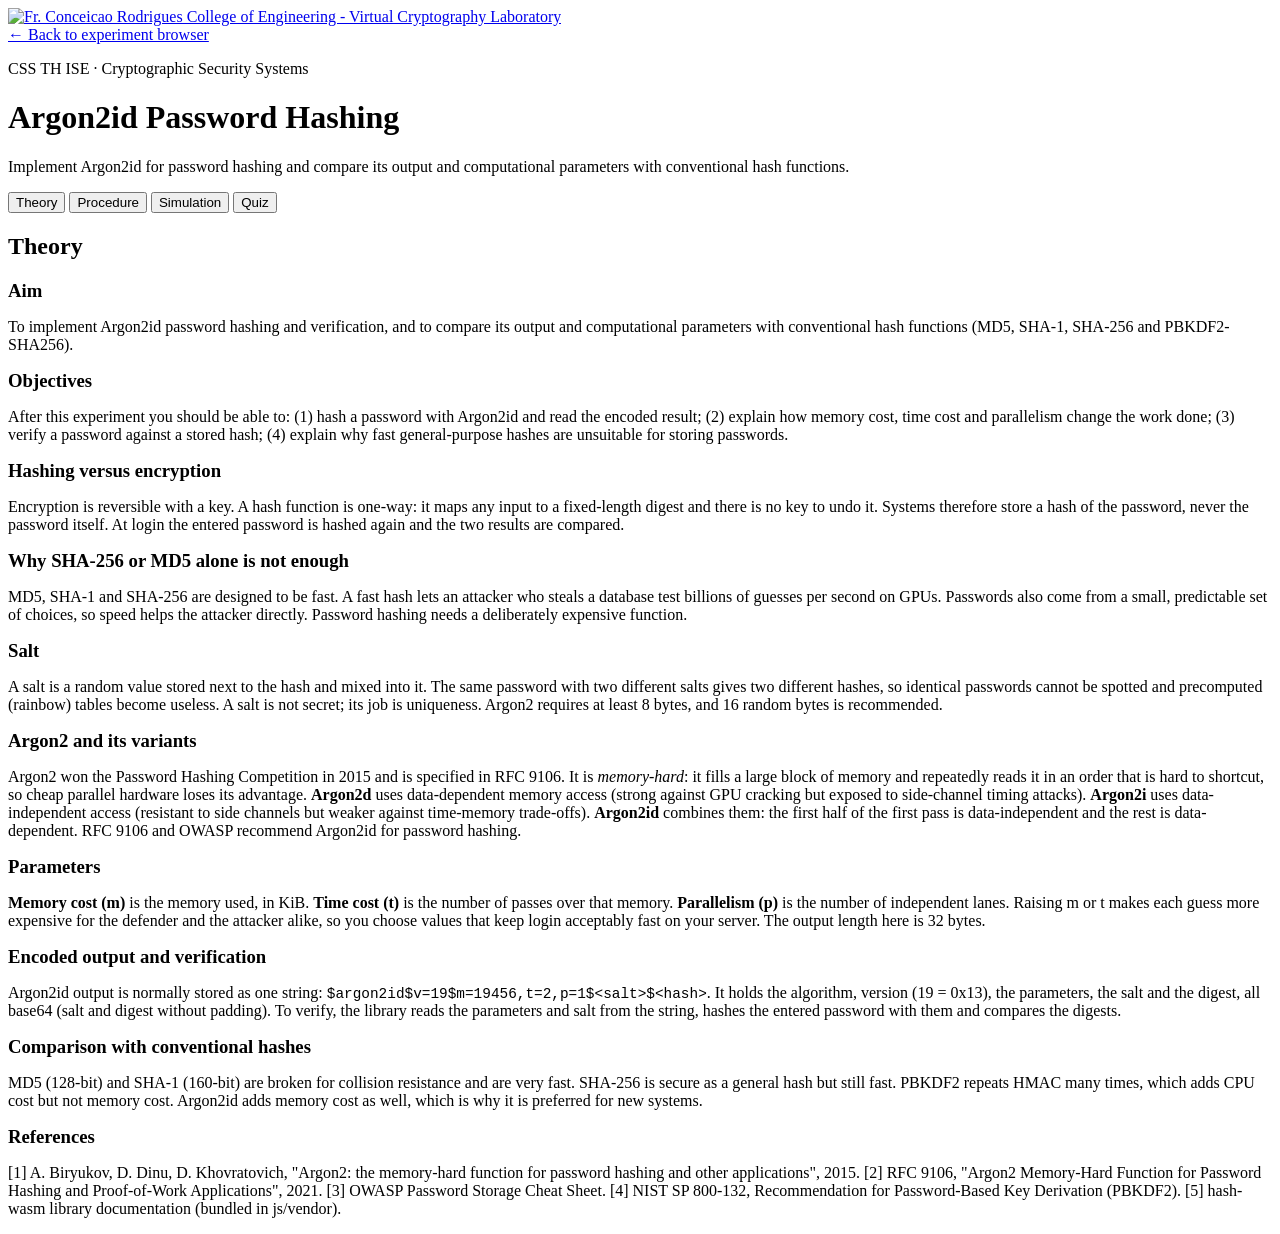
==== experiments/argon2id/index.html @ ba01d92a "Add Argon2id virtual lab experiment" ====
<!doctype html>
<html lang="en">
  <head>
    <meta charset="UTF-8">
    <meta name="viewport" content="width=device-width, initial-scale=1.0">
    <meta name="description" content="Virtual Cryptography Laboratory experiment">
    <title>Argon2id | Virtual Cryptography Laboratory</title>
    <link rel="stylesheet" href="../../css/variables.css">
    <link rel="stylesheet" href="../../css/experiment.css">
    <style>
      /* Small additions scoped to this experiment; shared CSS is untouched. */
      .quiz-panel input[type="radio"], .simulation-controls input[type="checkbox"] { width: auto; margin-right: 6px; }
      .quiz-panel fieldset { border: 1px solid var(--color-border); border-radius: var(--radius-sm); margin: 0 0 var(--space-2); padding: var(--space-2); }
      .quiz-panel legend { font-weight: 700; padding: 0 6px; }
      .quiz-panel fieldset label { font-weight: 400; margin-bottom: 4px; }
      .a2-row { display: grid; grid-template-columns: repeat(auto-fit, minmax(190px, 1fr)); gap: var(--space-2); margin-bottom: var(--space-2); }
      .a2-hint { font-size: var(--font-size-sm); color: var(--color-text-muted); margin-top: 4px !important; }
      .a2-err { color: #9b1c1c; font-weight: 700; margin-top: var(--space-2) !important; }
      .a2-ok { color: #1e6b34; font-weight: 700; }
      .a2-bad { color: #9b1c1c; font-weight: 700; }
      .a2-mono { font-family: "Courier New", monospace; word-break: break-all; font-size: 0.9em; }
      .a2-table-wrap { overflow-x: auto; margin-top: var(--space-2); }
      .a2-table { border-collapse: collapse; width: 100%; font-size: var(--font-size-sm); }
      .a2-table th, .a2-table td { border: 1px solid var(--color-border); padding: 6px 8px; text-align: left; vertical-align: top; }
      .a2-table th { background: var(--color-surface-muted); }
      .a2-steps { display: flex; flex-wrap: wrap; gap: 6px; align-items: center; font-family: Arial, sans-serif; font-size: var(--font-size-sm); margin: 0 0 var(--space-2); }
      .a2-steps span { padding: 4px 10px; border: 1px solid var(--color-border-strong); border-radius: var(--radius-sm); background: var(--color-surface); }
      .simulation-controls textarea { min-height: 70px; }
      #theory h3 { color: var(--color-primary-dark); margin: var(--space-3) 0 var(--space-1); }
    </style>
  </head>
  <body>
    <!-- Fr. CRCE Official College Header Banner -->
    <div class="college-banner-strip">
      <a href="../../index.html" aria-label="Fr. Conceicao Rodrigues College of Engineering">
        <img src="../../assets/logos/crce-header-banner.png" alt="Fr. Conceicao Rodrigues College of Engineering - Virtual Cryptography Laboratory" class="college-banner-img">
      </a>
    </div>

    <div class="experiment-container">
      <header class="exp-header">
        <a class="back-link" href="../../index.html#experiments">&larr; Back to experiment browser</a>
        <p class="exp-kicker">CSS TH ISE &middot; Cryptographic Security Systems</p>
        <h1 id="exp-title">Argon2id Password Hashing</h1>
        <p id="exp-description">Implement Argon2id for password hashing and compare its output and computational parameters with conventional hash functions.</p>
      </header>

      <nav class="tab-navigation" aria-label="Experiment sections">
        <button class="tab-btn active" type="button" data-tab="theory" aria-selected="true">Theory</button>
        <button class="tab-btn" type="button" data-tab="procedure" aria-selected="false">Procedure</button>
        <button class="tab-btn" type="button" data-tab="simulation" aria-selected="false">Simulation</button>
        <button class="tab-btn" type="button" data-tab="quiz" aria-selected="false">Quiz</button>
      </nav>

      <main class="content-area">
        <section id="theory" class="tab-content active" data-tab-panel="theory">
          <h2>Theory</h2>
          <h3>Aim</h3>
          <p>To implement Argon2id password hashing and verification, and to compare its output and computational parameters with conventional hash functions (MD5, SHA-1, SHA-256 and PBKDF2-SHA256).</p>
          <h3>Objectives</h3>
          <p>After this experiment you should be able to: (1) hash a password with Argon2id and read the encoded result; (2) explain how memory cost, time cost and parallelism change the work done; (3) verify a password against a stored hash; (4) explain why fast general-purpose hashes are unsuitable for storing passwords.</p>
          <h3>Hashing versus encryption</h3>
          <p>Encryption is reversible with a key. A hash function is one-way: it maps any input to a fixed-length digest and there is no key to undo it. Systems therefore store a hash of the password, never the password itself. At login the entered password is hashed again and the two results are compared.</p>
          <h3>Why SHA-256 or MD5 alone is not enough</h3>
          <p>MD5, SHA-1 and SHA-256 are designed to be fast. A fast hash lets an attacker who steals a database test billions of guesses per second on GPUs. Passwords also come from a small, predictable set of choices, so speed helps the attacker directly. Password hashing needs a deliberately expensive function.</p>
          <h3>Salt</h3>
          <p>A salt is a random value stored next to the hash and mixed into it. The same password with two different salts gives two different hashes, so identical passwords cannot be spotted and precomputed (rainbow) tables become useless. A salt is not secret; its job is uniqueness. Argon2 requires at least 8 bytes, and 16 random bytes is recommended.</p>
          <h3>Argon2 and its variants</h3>
          <p>Argon2 won the Password Hashing Competition in 2015 and is specified in RFC 9106. It is <em>memory-hard</em>: it fills a large block of memory and repeatedly reads it in an order that is hard to shortcut, so cheap parallel hardware loses its advantage. <strong>Argon2d</strong> uses data-dependent memory access (strong against GPU cracking but exposed to side-channel timing attacks). <strong>Argon2i</strong> uses data-independent access (resistant to side channels but weaker against time-memory trade-offs). <strong>Argon2id</strong> combines them: the first half of the first pass is data-independent and the rest is data-dependent. RFC 9106 and OWASP recommend Argon2id for password hashing.</p>
          <h3>Parameters</h3>
          <p><strong>Memory cost (m)</strong> is the memory used, in KiB. <strong>Time cost (t)</strong> is the number of passes over that memory. <strong>Parallelism (p)</strong> is the number of independent lanes. Raising m or t makes each guess more expensive for the defender and the attacker alike, so you choose values that keep login acceptably fast on your server. The output length here is 32 bytes.</p>
          <h3>Encoded output and verification</h3>
          <p>Argon2id output is normally stored as one string: <span class="a2-mono">$argon2id$v=19$m=19456,t=2,p=1$&lt;salt&gt;$&lt;hash&gt;</span>. It holds the algorithm, version (19 = 0x13), the parameters, the salt and the digest, all base64 (salt and digest without padding). To verify, the library reads the parameters and salt from the string, hashes the entered password with them and compares the digests.</p>
          <h3>Comparison with conventional hashes</h3>
          <p>MD5 (128-bit) and SHA-1 (160-bit) are broken for collision resistance and are very fast. SHA-256 is secure as a general hash but still fast. PBKDF2 repeats HMAC many times, which adds CPU cost but not memory cost. Argon2id adds memory cost as well, which is why it is preferred for new systems.</p>
          <h3>References</h3>
          <p>[1] A. Biryukov, D. Dinu, D. Khovratovich, "Argon2: the memory-hard function for password hashing and other applications", 2015. [2] RFC 9106, "Argon2 Memory-Hard Function for Password Hashing and Proof-of-Work Applications", 2021. [3] OWASP Password Storage Cheat Sheet. [4] NIST SP 800-132, Recommendation for Password-Based Key Derivation (PBKDF2). [5] hash-wasm library documentation (bundled in js/vendor).</p>
        </section>

        <section id="procedure" class="tab-content" data-tab-panel="procedure" hidden>
          <h2>Procedure</h2>
          <ol>
            <li>Open the <strong>Simulation</strong> tab and type a password, for example <em>correct horse battery staple</em>.</li>
            <li>Click <strong>Random salt</strong> to generate a 16-byte salt (or type your own salt of at least 8 characters).</li>
            <li>Set the Argon2id parameters: memory cost (KiB), time cost (iterations) and parallelism. The defaults follow OWASP's minimum recommendation.</li>
            <li>Click <strong>Generate Argon2id hash</strong>. Read the encoded hash, its parsed fields, and the measured time. The run is added to the observation table.</li>
            <li>Change one parameter at a time (for example memory 4096 then 65536) and generate again. Compare the measured times in the observation table.</li>
            <li>In <strong>Verify password</strong>, enter the correct password and click Verify (MATCH), then a wrong password (NO MATCH).</li>
            <li>Click <strong>Run comparison</strong> to hash the same password with MD5, SHA-1, SHA-256, PBKDF2-SHA256 and Argon2id, and read the comparison table.</li>
            <li>Open the <strong>Quiz</strong> tab, answer all questions and submit to see your score.</li>
          </ol>
        </section>

        <section id="simulation" class="tab-content" data-tab-panel="simulation" hidden>
          <div class="simulation-controls">
            <h2>Simulation controls</h2>
            <p class="a2-steps" aria-hidden="true"><span>Password</span> + <span>Salt</span> + <span>m, t, p</span> &rarr; <span>Argon2id</span> &rarr; <span>Encoded hash</span> &rarr; <span>Verify</span></p>
            <div class="a2-row">
              <div>
                <label for="a2-pw">Password</label>
                <input id="a2-pw" type="password" autocomplete="off" value="correct horse battery staple">
                <p class="a2-hint"><input id="a2-show" type="checkbox"><label for="a2-show" style="display:inline">Show password</label></p>
              </div>
              <div>
                <label for="a2-salt">Salt (text, at least 8 characters)</label>
                <input id="a2-salt" type="text" autocomplete="off" value="ab12cd34ef56gh78">
                <button id="a2-rand" type="button">Random salt</button>
              </div>
            </div>
            <div class="a2-row">
              <div>
                <label for="a2-mem">Memory cost m (KiB, 8 to 65536)</label>
                <input id="a2-mem" type="number" min="8" max="65536" step="1" value="19456">
              </div>
              <div>
                <label for="a2-iter">Time cost t (iterations, 1 to 10)</label>
                <input id="a2-iter" type="number" min="1" max="10" step="1" value="2">
              </div>
              <div>
                <label for="a2-par">Parallelism p (lanes, 1 to 4)</label>
                <input id="a2-par" type="number" min="1" max="4" step="1" value="1">
              </div>
            </div>
            <p class="a2-hint">Memory is limited to 64 MiB so the browser does not freeze. Higher values take longer; the first run also loads the WebAssembly module.</p>
            <button id="a2-hash" type="button">Generate Argon2id hash</button>
            <button id="a2-compare" type="button">Run comparison</button>
            <p id="a2-error" class="a2-err" role="alert"></p>

            <h2 style="margin-top:24px">Verify password</h2>
            <label for="a2-vhash">Stored Argon2id hash</label>
            <textarea id="a2-vhash" spellcheck="false" placeholder="Generate a hash first, or paste an $argon2id$... string"></textarea>
            <label for="a2-vpw" style="margin-top:8px">Password to check</label>
            <input id="a2-vpw" type="password" autocomplete="off">
            <button id="a2-verify" type="button">Verify</button>
          </div>

          <div class="simulation-output" aria-live="polite">
            <h2>Simulation output</h2>
            <div id="a2-out"><p>Results will appear here after you generate a hash.</p></div>
            <div id="a2-verify-out"></div>
            <h2 style="margin-top:24px">Observations</h2>
            <p class="a2-hint">Times are measured in this browser and depend on your device. Compare runs on the same device only.</p>
            <div class="a2-table-wrap" id="a2-obs"></div>
            <button id="a2-clear" type="button" style="margin-top:8px;padding:6px 12px">Clear observations</button>
            <h2 style="margin-top:24px">Comparison with conventional hashes</h2>
            <div id="a2-cmp"><p>Click <strong>Run comparison</strong> to hash the password with each algorithm.</p></div>
          </div>
        </section>

        <section id="quiz" class="tab-content" data-tab-panel="quiz" hidden>
          <div class="quiz-panel">
            <h2>Knowledge check</h2>
            <div id="a2-quiz"></div>
            <button id="a2-qsubmit" type="button">Submit answers</button>
            <button id="a2-qreset" type="button">Try again</button>
            <p id="a2-qresult" role="status" style="margin-top:12px"></p>
          </div>
        </section>
      </main>
    </div>

    <script src="../../js/common.js"></script>
    <script src="../../js/vendor/crypto-js.min.js"></script>
    <script src="../../js/vendor/hash-wasm.min.js"></script>
    <script src="script.js"></script>
  </body>
</html>
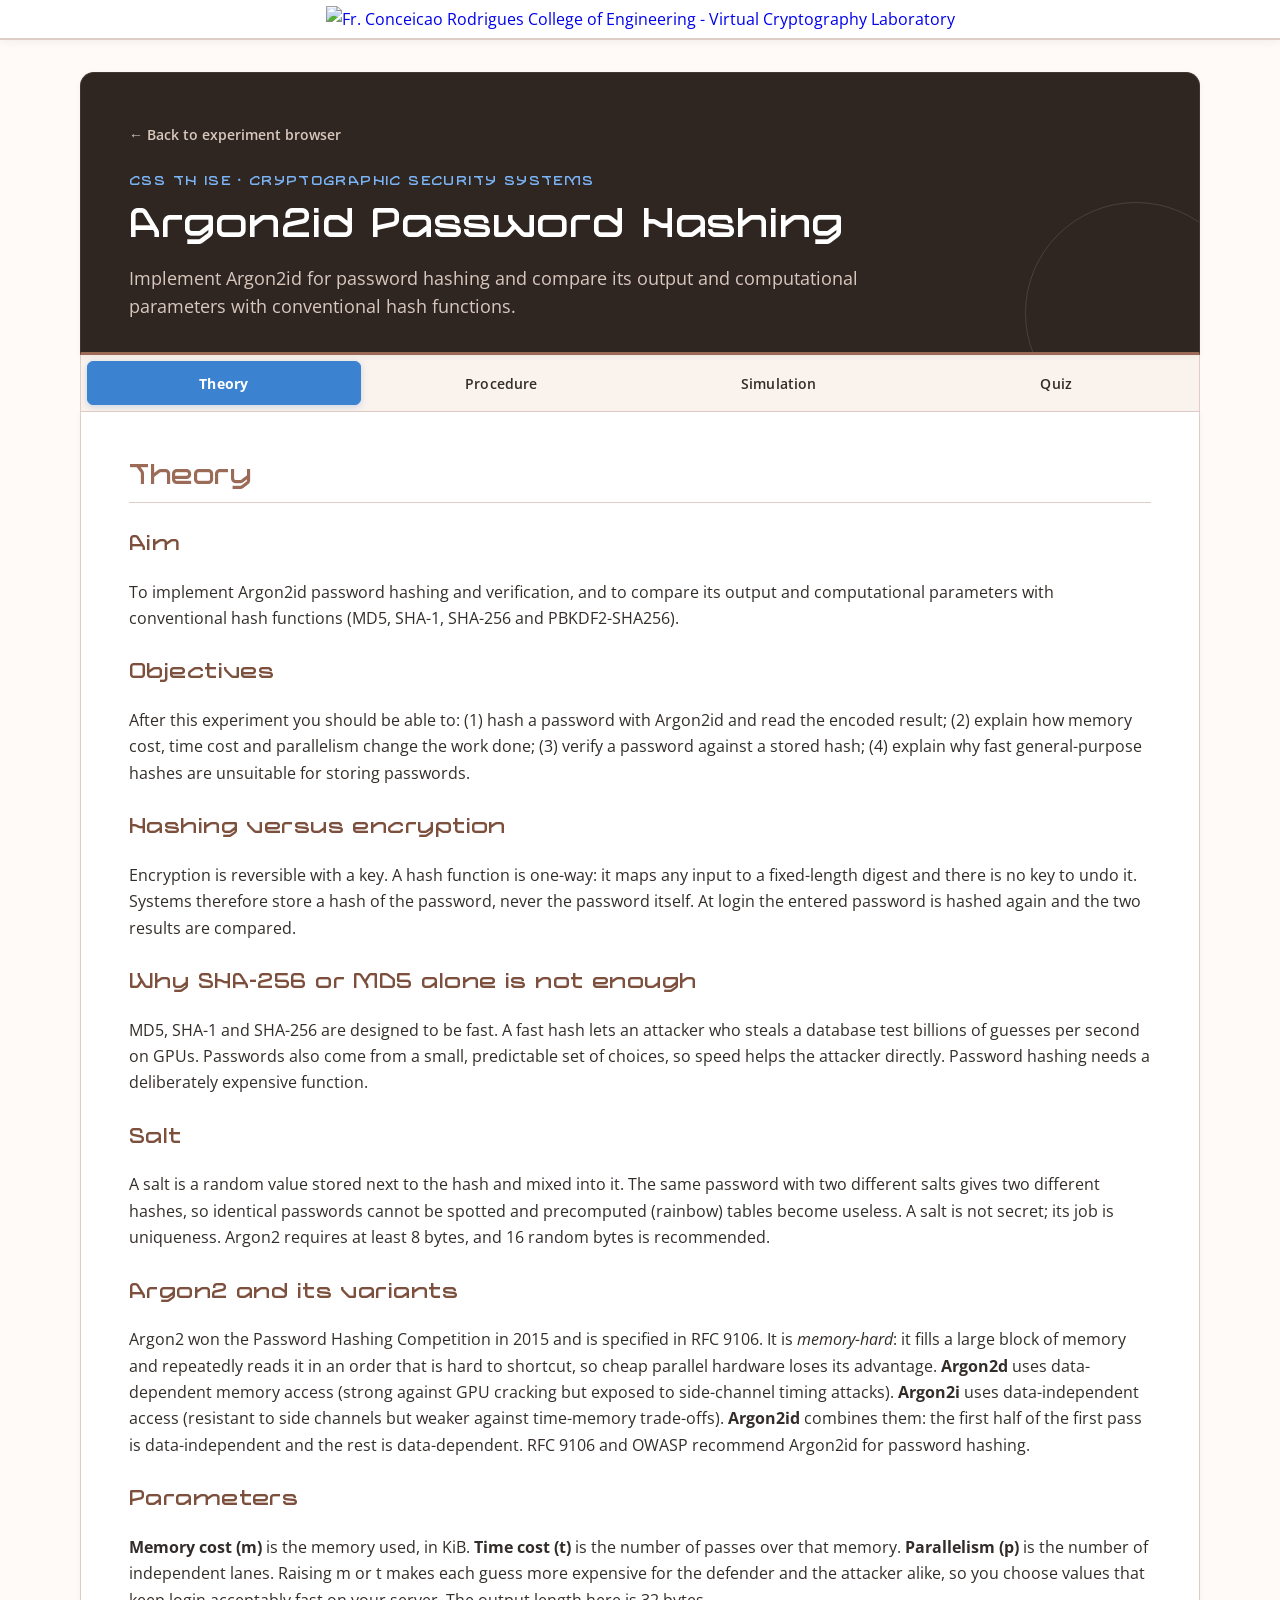
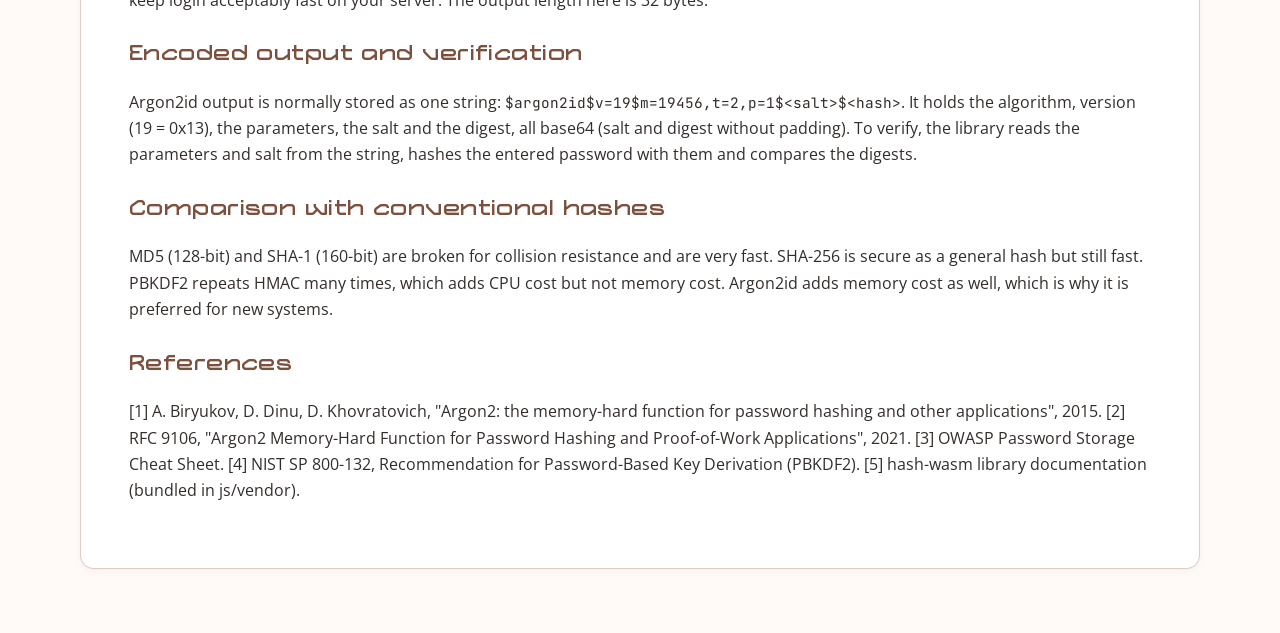
==== commit 2e12fe77: "ui" ====
--- a/experiments/argon2id/index.html
+++ b/experiments/argon2id/index.html
@@ -18,12 +18,12 @@
       .a2-err { color: #9b1c1c; font-weight: 700; margin-top: var(--space-2) !important; }
       .a2-ok { color: #1e6b34; font-weight: 700; }
       .a2-bad { color: #9b1c1c; font-weight: 700; }
-      .a2-mono { font-family: "Courier New", monospace; word-break: break-all; font-size: 0.9em; }
+      .a2-mono { font-family: var(--font-mono); word-break: break-all; font-size: 0.9em; }
       .a2-table-wrap { overflow-x: auto; margin-top: var(--space-2); }
       .a2-table { border-collapse: collapse; width: 100%; font-size: var(--font-size-sm); }
       .a2-table th, .a2-table td { border: 1px solid var(--color-border); padding: 6px 8px; text-align: left; vertical-align: top; }
       .a2-table th { background: var(--color-surface-muted); }
-      .a2-steps { display: flex; flex-wrap: wrap; gap: 6px; align-items: center; font-family: Arial, sans-serif; font-size: var(--font-size-sm); margin: 0 0 var(--space-2); }
+      .a2-steps { display: flex; flex-wrap: wrap; gap: 6px; align-items: center; font-family: var(--font-sans); font-size: var(--font-size-sm); margin: 0 0 var(--space-2); }
       .a2-steps span { padding: 4px 10px; border: 1px solid var(--color-border-strong); border-radius: var(--radius-sm); background: var(--color-surface); }
       .simulation-controls textarea { min-height: 70px; }
       #theory h3 { color: var(--color-primary-dark); margin: var(--space-3) 0 var(--space-1); }
--- a/css/variables.css
+++ b/css/variables.css
@@ -0,0 +1,99 @@
+/* Virtual Cryptography Laboratory - Centralized Design Tokens & Typography */
+
+/* Web Fonts Imports */
+@import url('https://fonts.googleapis.com/css2?family=JetBrains+Mono:ital,wght@0,400;0,500;0,600;0,700;1,400&family=Open+Sans:ital,wght@0,400;0,500;0,600;0,700;1,400&display=swap');
+
+/* Solare Font Integration (Primary Visual Identity) */
+@font-face {
+  font-family: 'Solare';
+  src: url('../assets/fonts/Solare.woff2') format('woff2'),
+       url('../assets/fonts/Solare.woff') format('woff'),
+       url('../assets/fonts/Solare.otf') format('opentype'),
+       url('../assets/fonts/Solare.ttf') format('truetype');
+  font-weight: 400 800;
+  font-style: normal;
+  font-display: swap;
+}
+
+:root {
+  color-scheme: light;
+
+  /* Typography Families */
+  --font-display: 'Solare', 'Cinzel', 'Times New Roman', Georgia, serif;
+  --font-body: 'Open Sans', -apple-system, BlinkMacSystemFont, 'Segoe UI', Roboto, Helvetica, Arial, sans-serif;
+  --font-sans: 'Open Sans', -apple-system, BlinkMacSystemFont, 'Segoe UI', Roboto, Helvetica, Arial, sans-serif;
+  --font-mono: 'JetBrains Mono', 'SF Mono', Consolas, 'Courier New', monospace;
+
+  /* Typography Scale */
+  --text-xs: 0.75rem;       /* 12px */
+  --text-sm: 0.875rem;      /* 14px */
+  --text-base: 1rem;        /* 16px */
+  --text-lg: 1.125rem;      /* 18px */
+  --text-xl: 1.35rem;       /* 21.6px */
+  --text-2xl: 1.75rem;      /* 28px */
+  --text-3xl: 2.25rem;      /* 36px */
+  --text-display: clamp(1.85rem, 3.2vw, 2.75rem);
+
+  /* Legacy aliases for backward compatibility */
+  --font-size-sm: var(--text-sm);
+  --font-size-md: var(--text-base);
+  --font-size-lg: var(--text-lg);
+  --font-size-xl: var(--text-xl);
+  --font-size-2xl: var(--text-2xl);
+  --font-size-3xl: var(--text-3xl);
+
+  --line-height-tight: 1.2;
+  --line-height-display: 1.15;
+  --line-height-body: 1.65;
+
+  /* Warm Academic Light Laboratory Palette */
+  --color-header-bg: #2F2622;
+  --color-header-text: #FFFFFF;
+  --color-header-muted: #D9C8BE;
+
+  --color-primary: #9B6B57;
+  --color-primary-dark: #7D4F3D;
+  --color-primary-light: #F4EBE6;
+
+  --color-secondary: #3B82D0;
+  --color-secondary-dark: #2A6DB5;
+  --color-secondary-light: #EBF3FC;
+
+  --color-background: #FFFAF7;
+  --color-surface: #FFFFFF;
+  --color-surface-muted: #FAF2ED;
+  --color-surface-card: #FFFFFF;
+
+  --color-text: #332D2A;
+  --color-text-heading: #241D19;
+  --color-text-muted: #756B66;
+  --color-text-subtle: #8F837D;
+
+  --color-border: #DFCEC5;
+  --color-border-light: #EFE4DC;
+  --color-border-strong: #C8B2A6;
+
+  --color-on-primary: #FFFFFF;
+  --color-on-secondary: #FFFFFF;
+
+  --color-code-bg: #F8F3EE;
+  --color-code-text: #6A321E;
+  --color-code-border: #E5D5CB;
+
+  --space-1: 8px;
+  --space-2: 16px;
+  --space-3: 24px;
+  --space-4: 32px;
+  --space-5: 48px;
+  --space-6: 64px;
+
+  --radius-sm: 6px;
+  --radius-md: 10px;
+  --radius-lg: 14px;
+  --radius-pill: 999px;
+
+  --shadow-sm: 0 2px 6px rgba(51, 45, 42, 0.04), 0 1px 2px rgba(51, 45, 42, 0.02);
+  --shadow-md: 0 8px 24px rgba(51, 45, 42, 0.06), 0 2px 6px rgba(51, 45, 42, 0.03);
+  --shadow-hover: 0 12px 28px rgba(51, 45, 42, 0.09), 0 4px 10px rgba(51, 45, 42, 0.04);
+  --content-width: 1280px;
+}
--- a/css/experiment.css
+++ b/css/experiment.css
@@ -0,0 +1,450 @@
+/**
+ * Virtual Cryptography Laboratory - Centralized Experiment Template & Theme
+ * (Light Academic Laboratory Aesthetic)
+ * Inherits tokens and Solare @font-face from variables.css
+ */
+
+* {
+  box-sizing: border-box;
+}
+
+html {
+  min-height: 100%;
+  scroll-behavior: smooth;
+}
+
+body {
+  min-height: 100vh;
+  margin: 0;
+  overflow-x: hidden;
+  background: var(--color-background);
+  color: var(--color-text);
+  font-family: var(--font-body);
+  font-size: var(--text-base);
+  line-height: var(--line-height-body);
+  -webkit-font-smoothing: antialiased;
+  -moz-osx-font-smoothing: grayscale;
+}
+
+/* Fr. CRCE College Header Banner Strip */
+.college-banner-strip {
+  background: #ffffff;
+  padding: 6px 16px;
+  display: flex;
+  justify-content: center;
+  align-items: center;
+  border-bottom: 2px solid var(--color-border);
+  box-shadow: 0 2px 8px rgba(51, 45, 42, 0.06);
+}
+
+.college-banner-strip a {
+  display: flex;
+  justify-content: center;
+  align-items: center;
+  text-decoration: none;
+}
+
+.college-banner-img {
+  max-width: 100%;
+  max-height: 64px;
+  height: auto;
+  object-fit: contain;
+  display: block;
+}
+
+button,
+input,
+textarea,
+select {
+  font: inherit;
+}
+
+button {
+  cursor: pointer;
+}
+
+.experiment-container {
+  width: min(calc(100% - 48px), 1120px);
+  margin: 0 auto;
+  padding: var(--space-4) 0 var(--space-6);
+}
+
+/* ============================================================
+   1. Experiment Header (Dark Terracotta / Muted Brown)
+   ============================================================ */
+.exp-header {
+  position: relative;
+  padding: var(--space-5) var(--space-5) var(--space-4);
+  overflow: hidden;
+  background: var(--color-header-bg);
+  border: 1px solid #433630;
+  border-bottom: 3px solid var(--color-primary);
+  border-radius: var(--radius-lg) var(--radius-lg) 0 0;
+  color: var(--color-header-text);
+  box-shadow: var(--shadow-sm);
+}
+
+.exp-header::after {
+  position: absolute;
+  right: -48px;
+  bottom: -72px;
+  width: 220px;
+  height: 220px;
+  border: 1px solid rgba(255, 255, 255, 0.12);
+  border-radius: 50%;
+  content: "";
+  pointer-events: none;
+}
+
+.back-link {
+  position: relative;
+  z-index: 1;
+  display: inline-flex;
+  align-items: center;
+  gap: 6px;
+  margin-bottom: var(--space-3);
+  color: var(--color-header-muted);
+  font-family: var(--font-sans);
+  font-size: var(--text-sm);
+  font-weight: 600;
+  text-decoration: none;
+  transition: transform 180ms ease, color 180ms ease;
+}
+
+.back-link:hover,
+.back-link:focus-visible {
+  text-decoration: underline;
+  color: #ffffff;
+  transform: translateX(-2px);
+}
+
+/* Experiment Number / Kicker (Hierarchy 2) */
+.exp-kicker {
+  position: relative;
+  z-index: 1;
+  margin: 0 0 var(--space-1);
+  font-family: var(--font-display);
+  font-size: var(--text-sm);
+  font-weight: 700;
+  letter-spacing: 0.1em;
+  text-transform: uppercase;
+  color: #7bb5f7;
+}
+
+/* Experiment Title (Hierarchy 3) */
+.exp-header h1 {
+  position: relative;
+  z-index: 1;
+  max-width: 820px;
+  margin: 0;
+  font-family: var(--font-display);
+  font-size: var(--text-display);
+  line-height: var(--line-height-display);
+  letter-spacing: 0.02em;
+  color: #ffffff;
+}
+
+.exp-header p:last-child {
+  position: relative;
+  z-index: 1;
+  max-width: 760px;
+  margin: var(--space-2) 0 0;
+  font-family: var(--font-body);
+  font-size: var(--text-lg);
+  line-height: 1.55;
+  color: var(--color-header-muted);
+}
+
+/* ============================================================
+   2. Tab Navigation Bar
+   ============================================================ */
+.tab-navigation {
+  display: flex;
+  gap: 4px;
+  padding: 6px;
+  background: var(--color-surface-muted);
+  border: 1px solid var(--color-border);
+  border-top: 0;
+  overflow-x: auto;
+}
+
+.tab-btn {
+  flex: 1;
+  min-height: 44px;
+  padding: 8px 16px;
+  border: 1px solid transparent;
+  border-radius: var(--radius-sm);
+  background: transparent;
+  color: var(--color-text);
+  font-family: var(--font-sans);
+  font-size: var(--text-sm);
+  font-weight: 600;
+  letter-spacing: 0.01em;
+  transition: all 160ms ease;
+  white-space: nowrap;
+}
+
+.tab-btn:hover,
+.tab-btn:focus-visible {
+  background: var(--color-surface);
+  color: var(--color-secondary);
+  border-color: var(--color-border-light);
+  outline: none;
+}
+
+.tab-btn.active {
+  background: var(--color-secondary);
+  color: #ffffff;
+  font-weight: 700;
+  border-color: var(--color-secondary);
+  box-shadow: 0 2px 6px rgba(59, 130, 208, 0.25);
+}
+
+/* ============================================================
+   3. Main Experiment Content Area (Pure White Academic Panel)
+   ============================================================ */
+.content-area {
+  min-height: 480px;
+  padding: var(--space-5);
+  background: var(--color-surface);
+  border: 1px solid var(--color-border);
+  border-top: 0;
+  border-radius: 0 0 var(--radius-lg) var(--radius-lg);
+  box-shadow: var(--shadow-sm);
+}
+
+.tab-content {
+  animation: content-reveal 220ms ease both;
+}
+
+.tab-content[hidden] {
+  display: none;
+}
+
+/* Major Section Headings (Hierarchy 4) */
+.tab-content h2,
+.simulation-controls h2,
+.simulation-output h2,
+.quiz-panel h2,
+.content-area h2 {
+  margin: 0 0 var(--space-3);
+  color: var(--color-primary);
+  font-family: var(--font-display);
+  font-size: var(--text-2xl);
+  line-height: var(--line-height-tight);
+  letter-spacing: 0.02em;
+  border-bottom: 1px solid var(--color-border);
+  padding-bottom: 8px;
+}
+
+.tab-content h3,
+.simulation-controls h3,
+.simulation-output h3,
+.quiz-panel h3,
+.content-area h3 {
+  margin: var(--space-3) 0 var(--space-2);
+  color: var(--color-text-heading);
+  font-family: var(--font-display);
+  font-size: var(--text-xl);
+  letter-spacing: 0.02em;
+}
+
+/* Body / Theory / Procedure Text (Hierarchy 6) */
+.tab-content p,
+.tab-content li,
+.content-placeholder p,
+.simulation-controls p,
+.quiz-panel p {
+  font-family: var(--font-body);
+  font-size: var(--text-base);
+  line-height: var(--line-height-body);
+  color: var(--color-text);
+}
+
+.content-placeholder,
+.simulation-controls,
+.simulation-output,
+.quiz-panel {
+  padding: var(--space-4);
+  border: 1px solid var(--color-border);
+  border-radius: var(--radius-md);
+  background: var(--color-surface-muted);
+  margin-bottom: var(--space-3);
+}
+
+.simulation-output {
+  background: var(--color-surface);
+  border-left: 4px solid var(--color-secondary);
+}
+
+.simulation-controls label,
+.quiz-panel label,
+.form-label {
+  display: block;
+  margin-bottom: var(--space-1);
+  font-family: var(--font-sans);
+  font-size: var(--text-sm);
+  font-weight: 700;
+  color: var(--color-text);
+  letter-spacing: 0.01em;
+}
+
+/* ============================================================
+   4. Form Controls & Cryptographic Inputs (Hierarchy 7)
+   ============================================================ */
+.simulation-controls input,
+.simulation-controls textarea,
+.simulation-controls select,
+.quiz-panel input,
+.quiz-panel textarea,
+.quiz-panel select,
+.form-input,
+.form-textarea,
+.form-select {
+  width: 100%;
+  padding: 10px 14px;
+  border: 1.5px solid var(--color-border);
+  border-radius: var(--radius-sm);
+  background: #ffffff;
+  color: var(--color-text);
+  font-family: var(--font-body);
+  font-size: var(--text-sm);
+  line-height: 1.5;
+  transition: border-color 160ms ease, box-shadow 160ms ease;
+}
+
+.simulation-controls input[type="text"],
+.simulation-controls textarea,
+.crypto-input,
+.crypto-mono {
+  font-family: var(--font-mono);
+}
+
+.simulation-controls input:focus,
+.simulation-controls textarea:focus,
+.simulation-controls select:focus,
+.quiz-panel input:focus,
+.quiz-panel textarea:focus,
+.quiz-panel select:focus,
+.form-input:focus,
+.form-textarea:focus,
+.form-select:focus {
+  border-color: var(--color-secondary);
+  outline: none;
+  box-shadow: 0 0 0 3px rgba(59, 130, 208, 0.15);
+}
+
+/* Buttons */
+.simulation-controls button,
+.quiz-panel button,
+.sim-btn {
+  display: inline-flex;
+  align-items: center;
+  justify-content: center;
+  gap: 8px;
+  min-height: 40px;
+  margin-top: var(--space-2);
+  padding: 8px 18px;
+  border: 1px solid transparent;
+  border-radius: var(--radius-sm);
+  background: var(--color-secondary);
+  color: #ffffff;
+  font-family: var(--font-sans);
+  font-size: var(--text-sm);
+  font-weight: 700;
+  letter-spacing: 0.02em;
+  transition: background-color 160ms ease, transform 160ms ease, box-shadow 160ms ease;
+}
+
+.simulation-controls button:hover,
+.simulation-controls button:focus-visible,
+.quiz-panel button:hover,
+.quiz-panel button:focus-visible,
+.sim-btn:hover {
+  background: var(--color-secondary-dark);
+  outline: none;
+  transform: translateY(-1px);
+  box-shadow: 0 4px 10px rgba(59, 130, 208, 0.28);
+}
+
+/* ============================================================
+   5. Cryptographic Values & Output Monospace Blocks
+   ============================================================ */
+code,
+pre,
+kbd,
+samp,
+.crypto-output,
+.crypto-hash,
+.crypto-key,
+.formula-box,
+.code-block,
+.mac-tag-display,
+.transmitted-content,
+.guide-code-box,
+.audit-log,
+.terminal-output {
+  font-family: var(--font-mono);
+  font-feature-settings: "liga" 0;
+  letter-spacing: 0.02em;
+}
+
+.crypto-output,
+.code-block,
+.formula-box {
+  background: var(--color-code-bg);
+  border: 1px solid var(--color-code-border);
+  border-radius: var(--radius-sm);
+  padding: 12px 16px;
+  color: var(--color-code-text);
+  font-size: var(--text-sm);
+  line-height: 1.5;
+  overflow-x: auto;
+  word-break: break-all;
+}
+
+.formula-box {
+  border-left: 4px solid var(--color-primary);
+}
+
+@keyframes content-reveal {
+  from {
+    opacity: 0;
+    transform: translateY(4px);
+  }
+  to {
+    opacity: 1;
+    transform: translateY(0);
+  }
+}
+
+@media (max-width: 640px) {
+  .experiment-container {
+    width: min(calc(100% - 32px), 1120px);
+    padding-top: var(--space-2);
+  }
+
+  .exp-header,
+  .content-area {
+    padding: var(--space-3);
+  }
+
+  .tab-navigation {
+    flex-wrap: wrap;
+  }
+
+  .tab-btn {
+    flex: 1 1 calc(50% - 4px);
+    min-height: 44px;
+  }
+}
+
+@media (prefers-reduced-motion: reduce) {
+  *,
+  *::before,
+  *::after {
+    scroll-behavior: auto !important;
+    animation-duration: 0.01ms !important;
+    transition-duration: 0.01ms !important;
+  }
+}
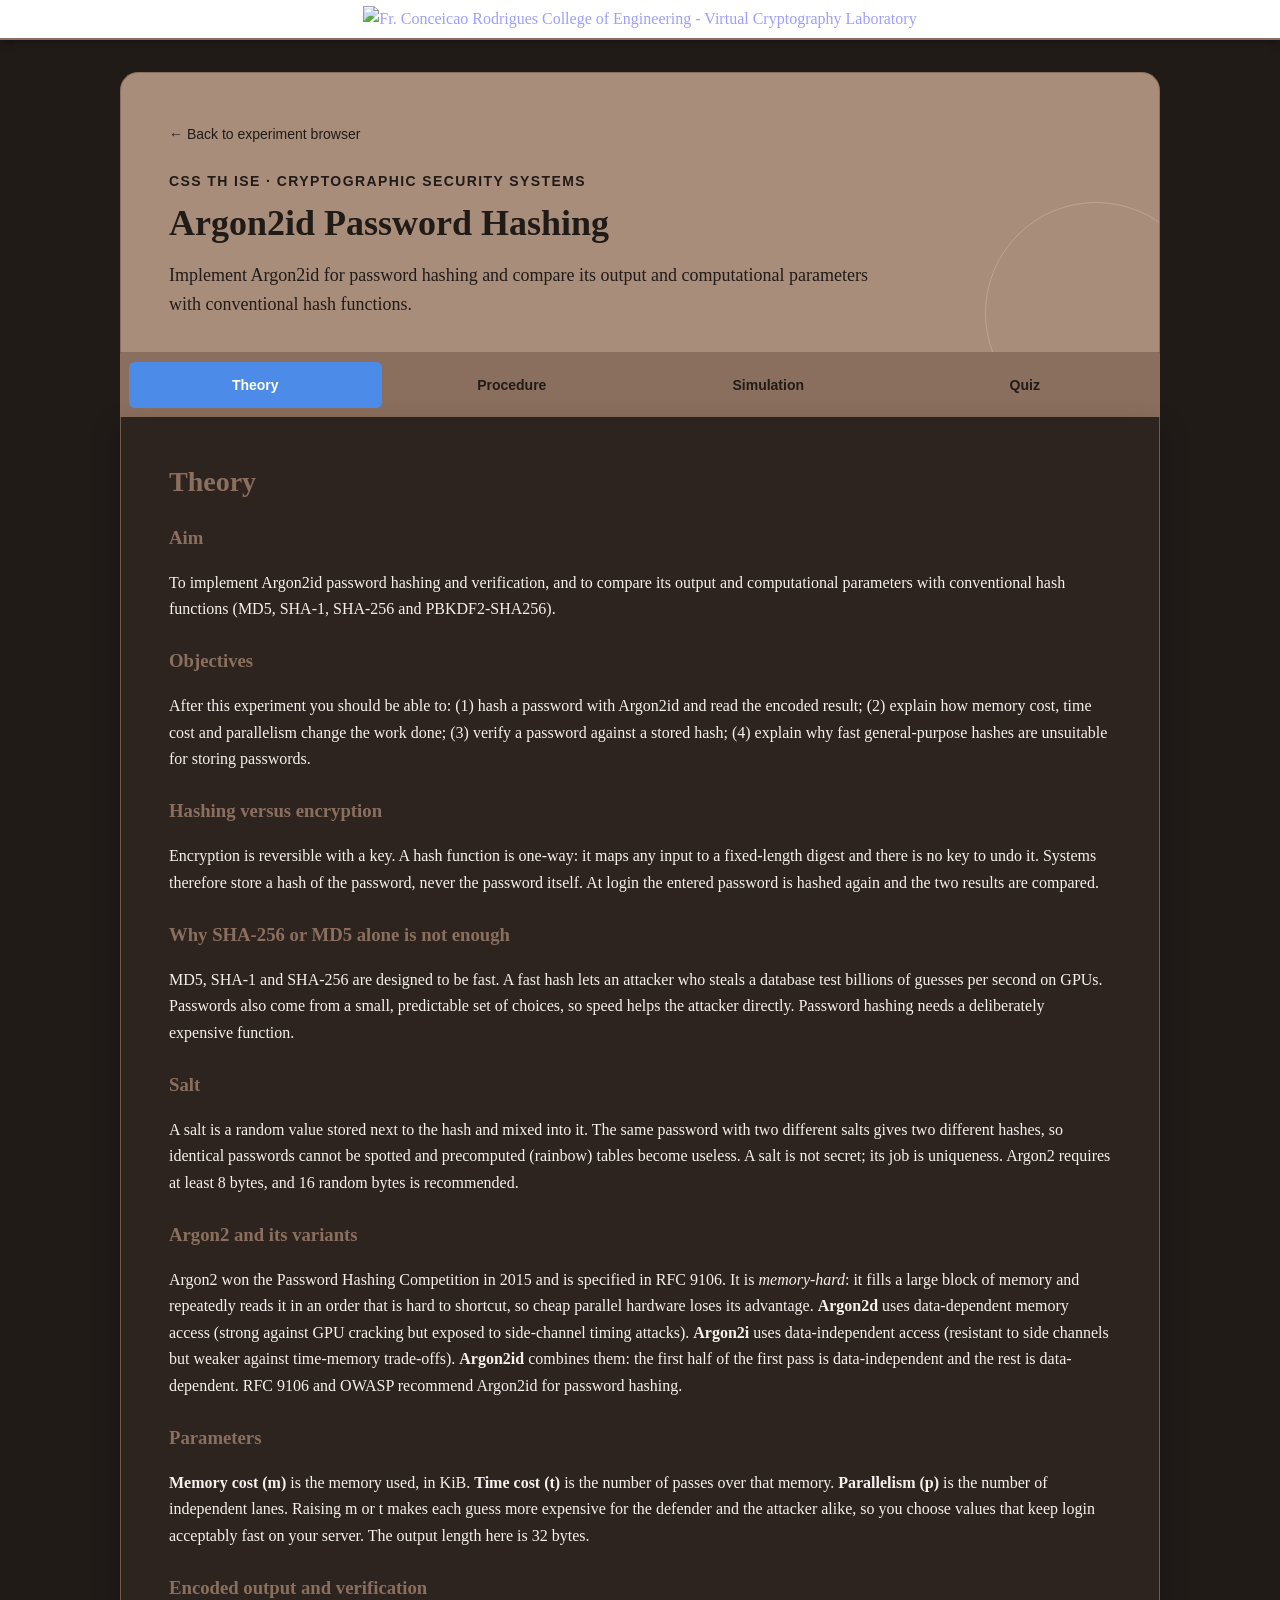
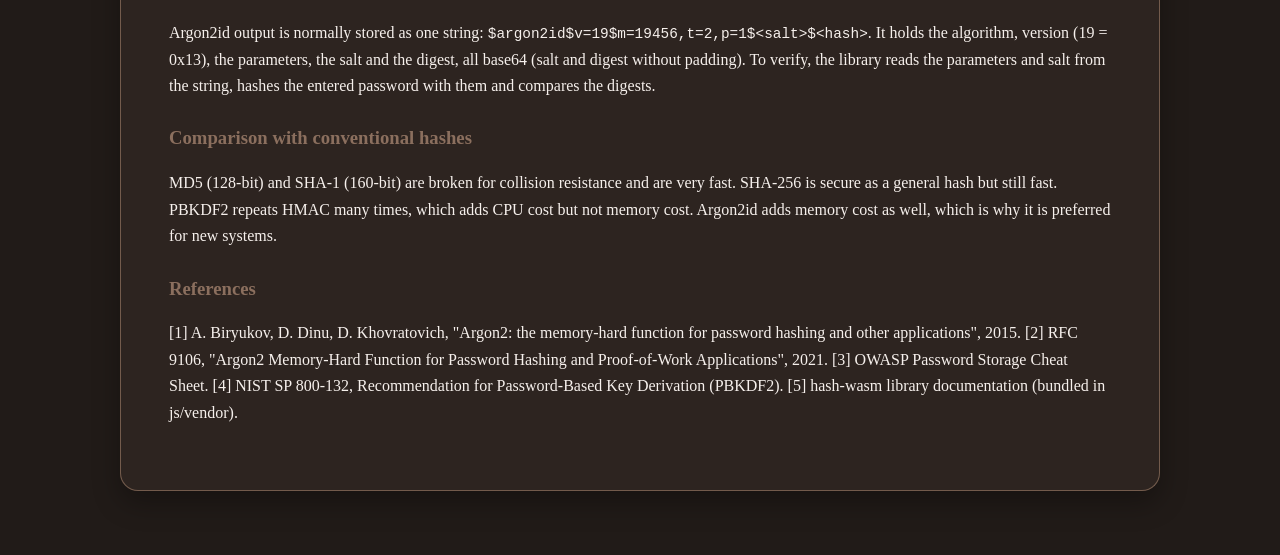
==== commit 0825e7a4: "Revert "Merge pull request #7 from Manthan2907/ui" This reverts commit 407f0e0e163d325a52cc578223266" ====
--- a/experiments/argon2id/index.html
+++ b/experiments/argon2id/index.html
@@ -18,12 +18,12 @@
       .a2-err { color: #9b1c1c; font-weight: 700; margin-top: var(--space-2) !important; }
       .a2-ok { color: #1e6b34; font-weight: 700; }
       .a2-bad { color: #9b1c1c; font-weight: 700; }
-      .a2-mono { font-family: var(--font-mono); word-break: break-all; font-size: 0.9em; }
+      .a2-mono { font-family: "Courier New", monospace; word-break: break-all; font-size: 0.9em; }
       .a2-table-wrap { overflow-x: auto; margin-top: var(--space-2); }
       .a2-table { border-collapse: collapse; width: 100%; font-size: var(--font-size-sm); }
       .a2-table th, .a2-table td { border: 1px solid var(--color-border); padding: 6px 8px; text-align: left; vertical-align: top; }
       .a2-table th { background: var(--color-surface-muted); }
-      .a2-steps { display: flex; flex-wrap: wrap; gap: 6px; align-items: center; font-family: var(--font-sans); font-size: var(--font-size-sm); margin: 0 0 var(--space-2); }
+      .a2-steps { display: flex; flex-wrap: wrap; gap: 6px; align-items: center; font-family: Arial, sans-serif; font-size: var(--font-size-sm); margin: 0 0 var(--space-2); }
       .a2-steps span { padding: 4px 10px; border: 1px solid var(--color-border-strong); border-radius: var(--radius-sm); background: var(--color-surface); }
       .simulation-controls textarea { min-height: 70px; }
       #theory h3 { color: var(--color-primary-dark); margin: var(--space-3) 0 var(--space-1); }
--- a/css/variables.css
+++ b/css/variables.css
@@ -1,99 +1,43 @@
-/* Virtual Cryptography Laboratory - Centralized Design Tokens & Typography */
+/* Virtual Cryptography Laboratory Portal Design Tokens */
+:root {
+	color-scheme: dark;
 
-/* Web Fonts Imports */
-@import url('https://fonts.googleapis.com/css2?family=JetBrains+Mono:ital,wght@0,400;0,500;0,600;0,700;1,400&family=Open+Sans:ital,wght@0,400;0,500;0,600;0,700;1,400&display=swap');
+	/* Signature Dark Coffee & Mocha Palette (Matches Reference Screenshots) */
+	--color-primary: #A98D7B;
+	--color-primary-dark: #8B6F5E;
+	--color-secondary: #4C8CE8;
+	--color-secondary-dark: #2D6EC9;
+	--color-accent: #513F35;
+	--color-text: #F6F0EC;
+	--color-background: #211B18;
+	--color-surface: #2D2420;
+	--color-surface-muted: #382C26;
+	--color-border: #735B4C;
+	--color-border-strong: #A98774;
+	--color-text-muted: #D0C1B8;
+	--color-on-primary: #211B18;
+	--color-on-secondary: #FFFFFF;
 
-/* Solare Font Integration (Primary Visual Identity) */
-@font-face {
-  font-family: 'Solare';
-  src: url('../assets/fonts/Solare.woff2') format('woff2'),
-       url('../assets/fonts/Solare.woff') format('woff'),
-       url('../assets/fonts/Solare.otf') format('opentype'),
-       url('../assets/fonts/Solare.ttf') format('truetype');
-  font-weight: 400 800;
-  font-style: normal;
-  font-display: swap;
+	--space-1: 8px;
+	--space-2: 16px;
+	--space-3: 24px;
+	--space-4: 32px;
+	--space-5: 48px;
+	--space-6: 64px;
+
+	--font-size-sm: 14px;
+	--font-size-md: 16px;
+	--font-size-lg: 18px;
+	--font-size-xl: 22px;
+	--font-size-2xl: 28px;
+	--font-size-3xl: 36px;
+	--line-height-tight: 1.2;
+	--line-height-body: 1.65;
+
+	--radius-sm: 6px;
+	--radius-md: 12px;
+	--radius-lg: 18px;
+	--shadow-sm: 0 4px 12px rgb(0 0 0 / 20%);
+	--shadow-md: 0 12px 28px rgb(0 0 0 / 30%);
+	--content-width: 1280px;
 }
-
-:root {
-  color-scheme: light;
-
-  /* Typography Families */
-  --font-display: 'Solare', 'Cinzel', 'Times New Roman', Georgia, serif;
-  --font-body: 'Open Sans', -apple-system, BlinkMacSystemFont, 'Segoe UI', Roboto, Helvetica, Arial, sans-serif;
-  --font-sans: 'Open Sans', -apple-system, BlinkMacSystemFont, 'Segoe UI', Roboto, Helvetica, Arial, sans-serif;
-  --font-mono: 'JetBrains Mono', 'SF Mono', Consolas, 'Courier New', monospace;
-
-  /* Typography Scale */
-  --text-xs: 0.75rem;       /* 12px */
-  --text-sm: 0.875rem;      /* 14px */
-  --text-base: 1rem;        /* 16px */
-  --text-lg: 1.125rem;      /* 18px */
-  --text-xl: 1.35rem;       /* 21.6px */
-  --text-2xl: 1.75rem;      /* 28px */
-  --text-3xl: 2.25rem;      /* 36px */
-  --text-display: clamp(1.85rem, 3.2vw, 2.75rem);
-
-  /* Legacy aliases for backward compatibility */
-  --font-size-sm: var(--text-sm);
-  --font-size-md: var(--text-base);
-  --font-size-lg: var(--text-lg);
-  --font-size-xl: var(--text-xl);
-  --font-size-2xl: var(--text-2xl);
-  --font-size-3xl: var(--text-3xl);
-
-  --line-height-tight: 1.2;
-  --line-height-display: 1.15;
-  --line-height-body: 1.65;
-
-  /* Warm Academic Light Laboratory Palette */
-  --color-header-bg: #2F2622;
-  --color-header-text: #FFFFFF;
-  --color-header-muted: #D9C8BE;
-
-  --color-primary: #9B6B57;
-  --color-primary-dark: #7D4F3D;
-  --color-primary-light: #F4EBE6;
-
-  --color-secondary: #3B82D0;
-  --color-secondary-dark: #2A6DB5;
-  --color-secondary-light: #EBF3FC;
-
-  --color-background: #FFFAF7;
-  --color-surface: #FFFFFF;
-  --color-surface-muted: #FAF2ED;
-  --color-surface-card: #FFFFFF;
-
-  --color-text: #332D2A;
-  --color-text-heading: #241D19;
-  --color-text-muted: #756B66;
-  --color-text-subtle: #8F837D;
-
-  --color-border: #DFCEC5;
-  --color-border-light: #EFE4DC;
-  --color-border-strong: #C8B2A6;
-
-  --color-on-primary: #FFFFFF;
-  --color-on-secondary: #FFFFFF;
-
-  --color-code-bg: #F8F3EE;
-  --color-code-text: #6A321E;
-  --color-code-border: #E5D5CB;
-
-  --space-1: 8px;
-  --space-2: 16px;
-  --space-3: 24px;
-  --space-4: 32px;
-  --space-5: 48px;
-  --space-6: 64px;
-
-  --radius-sm: 6px;
-  --radius-md: 10px;
-  --radius-lg: 14px;
-  --radius-pill: 999px;
-
-  --shadow-sm: 0 2px 6px rgba(51, 45, 42, 0.04), 0 1px 2px rgba(51, 45, 42, 0.02);
-  --shadow-md: 0 8px 24px rgba(51, 45, 42, 0.06), 0 2px 6px rgba(51, 45, 42, 0.03);
-  --shadow-hover: 0 12px 28px rgba(51, 45, 42, 0.09), 0 4px 10px rgba(51, 45, 42, 0.04);
-  --content-width: 1280px;
-}
--- a/css/experiment.css
+++ b/css/experiment.css
@@ -1,9 +1,3 @@
-/**
- * Virtual Cryptography Laboratory - Centralized Experiment Template & Theme
- * (Light Academic Laboratory Aesthetic)
- * Inherits tokens and Solare @font-face from variables.css
- */
-
 * {
   box-sizing: border-box;
 }
@@ -19,11 +13,9 @@
   overflow-x: hidden;
   background: var(--color-background);
   color: var(--color-text);
-  font-family: var(--font-body);
-  font-size: var(--text-base);
+  font-family: Georgia, "Times New Roman", serif;
+  font-size: var(--font-size-md);
   line-height: var(--line-height-body);
-  -webkit-font-smoothing: antialiased;
-  -moz-osx-font-smoothing: grayscale;
 }
 
 /* Fr. CRCE College Header Banner Strip */
@@ -33,8 +25,8 @@
   display: flex;
   justify-content: center;
   align-items: center;
-  border-bottom: 2px solid var(--color-border);
-  box-shadow: 0 2px 8px rgba(51, 45, 42, 0.06);
+  border-bottom: 2px solid var(--color-primary-dark);
+  box-shadow: 0 2px 8px rgba(0, 0, 0, 0.35);
 }
 
 .college-banner-strip a {
@@ -64,24 +56,19 @@
 }
 
 .experiment-container {
-  width: min(calc(100% - 48px), 1120px);
+  width: min(calc(100% - 48px), 1040px);
   margin: 0 auto;
   padding: var(--space-4) 0 var(--space-6);
 }
 
-/* ============================================================
-   1. Experiment Header (Dark Terracotta / Muted Brown)
-   ============================================================ */
 .exp-header {
   position: relative;
   padding: var(--space-5) var(--space-5) var(--space-4);
   overflow: hidden;
-  background: var(--color-header-bg);
-  border: 1px solid #433630;
-  border-bottom: 3px solid var(--color-primary);
+  background: var(--color-primary);
+  border: 1px solid var(--color-primary-dark);
   border-radius: var(--radius-lg) var(--radius-lg) 0 0;
-  color: var(--color-header-text);
-  box-shadow: var(--shadow-sm);
+  color: var(--color-on-primary);
 }
 
 .exp-header::after {
@@ -90,127 +77,98 @@
   bottom: -72px;
   width: 220px;
   height: 220px;
-  border: 1px solid rgba(255, 255, 255, 0.12);
+  border: 1px solid rgb(255 255 255 / 20%);
   border-radius: 50%;
   content: "";
-  pointer-events: none;
 }
 
 .back-link {
   position: relative;
   z-index: 1;
-  display: inline-flex;
-  align-items: center;
-  gap: 6px;
+  display: inline-block;
   margin-bottom: var(--space-3);
-  color: var(--color-header-muted);
-  font-family: var(--font-sans);
-  font-size: var(--text-sm);
-  font-weight: 600;
+  color: inherit;
+  font-family: Arial, sans-serif;
+  font-size: var(--font-size-sm);
   text-decoration: none;
-  transition: transform 180ms ease, color 180ms ease;
 }
 
 .back-link:hover,
 .back-link:focus-visible {
   text-decoration: underline;
-  color: #ffffff;
-  transform: translateX(-2px);
-}
-
-/* Experiment Number / Kicker (Hierarchy 2) */
+}
+
 .exp-kicker {
   position: relative;
   z-index: 1;
   margin: 0 0 var(--space-1);
-  font-family: var(--font-display);
-  font-size: var(--text-sm);
+  font-family: Arial, sans-serif;
+  font-size: var(--font-size-sm);
   font-weight: 700;
   letter-spacing: 0.1em;
   text-transform: uppercase;
-  color: #7bb5f7;
-}
-
-/* Experiment Title (Hierarchy 3) */
-.exp-header h1 {
-  position: relative;
-  z-index: 1;
-  max-width: 820px;
-  margin: 0;
-  font-family: var(--font-display);
-  font-size: var(--text-display);
-  line-height: var(--line-height-display);
-  letter-spacing: 0.02em;
-  color: #ffffff;
-}
-
+}
+
+.exp-header h1,
 .exp-header p:last-child {
   position: relative;
   z-index: 1;
-  max-width: 760px;
+}
+
+.exp-header h1 {
+  max-width: 780px;
+  margin: 0;
+  font-size: clamp(var(--font-size-2xl), 5vw, var(--font-size-3xl));
+  line-height: var(--line-height-tight);
+}
+
+.exp-header p:last-child {
+  max-width: 720px;
   margin: var(--space-2) 0 0;
-  font-family: var(--font-body);
-  font-size: var(--text-lg);
-  line-height: 1.55;
-  color: var(--color-header-muted);
-}
-
-/* ============================================================
-   2. Tab Navigation Bar
-   ============================================================ */
+  font-size: var(--font-size-lg);
+}
+
 .tab-navigation {
   display: flex;
   gap: 4px;
-  padding: 6px;
-  background: var(--color-surface-muted);
-  border: 1px solid var(--color-border);
-  border-top: 0;
-  overflow-x: auto;
+  padding: 8px;
+  background: var(--color-primary-dark);
+  border: 1px solid var(--color-primary-dark);
 }
 
 .tab-btn {
   flex: 1;
-  min-height: 44px;
+  min-height: 46px;
   padding: 8px 16px;
-  border: 1px solid transparent;
+  border: 2px solid transparent;
   border-radius: var(--radius-sm);
   background: transparent;
-  color: var(--color-text);
-  font-family: var(--font-sans);
-  font-size: var(--text-sm);
-  font-weight: 600;
-  letter-spacing: 0.01em;
-  transition: all 160ms ease;
-  white-space: nowrap;
+  color: var(--color-on-primary);
+  font-family: Arial, sans-serif;
+  font-size: var(--font-size-sm);
+  font-weight: 700;
+  transition: background-color 180ms ease, color 180ms ease, border-color 180ms ease;
 }
 
 .tab-btn:hover,
 .tab-btn:focus-visible {
-  background: var(--color-surface);
-  color: var(--color-secondary);
-  border-color: var(--color-border-light);
+  border-color: var(--color-border);
   outline: none;
 }
 
 .tab-btn.active {
   background: var(--color-secondary);
-  color: #ffffff;
-  font-weight: 700;
-  border-color: var(--color-secondary);
-  box-shadow: 0 2px 6px rgba(59, 130, 208, 0.25);
-}
-
-/* ============================================================
-   3. Main Experiment Content Area (Pure White Academic Panel)
-   ============================================================ */
+  color: var(--color-on-secondary);
+}
+
 .content-area {
-  min-height: 480px;
+  min-height: 440px;
   padding: var(--space-5);
   background: var(--color-surface);
   border: 1px solid var(--color-border);
   border-top: 0;
   border-radius: 0 0 var(--radius-lg) var(--radius-lg);
-  box-shadow: var(--shadow-sm);
+  box-shadow: var(--shadow-md);
 }
 
 .tab-content {
@@ -221,103 +179,64 @@
   display: none;
 }
 
-/* Major Section Headings (Hierarchy 4) */
 .tab-content h2,
 .simulation-controls h2,
 .simulation-output h2,
-.quiz-panel h2,
-.content-area h2 {
-  margin: 0 0 var(--space-3);
-  color: var(--color-primary);
-  font-family: var(--font-display);
-  font-size: var(--text-2xl);
+.quiz-panel h2 {
+  margin: 0 0 var(--space-2);
+  color: var(--color-primary-dark);
+  font-size: var(--font-size-2xl);
   line-height: var(--line-height-tight);
-  letter-spacing: 0.02em;
-  border-bottom: 1px solid var(--color-border);
-  padding-bottom: 8px;
-}
-
-.tab-content h3,
-.simulation-controls h3,
-.simulation-output h3,
-.quiz-panel h3,
-.content-area h3 {
-  margin: var(--space-3) 0 var(--space-2);
-  color: var(--color-text-heading);
-  font-family: var(--font-display);
-  font-size: var(--text-xl);
-  letter-spacing: 0.02em;
-}
-
-/* Body / Theory / Procedure Text (Hierarchy 6) */
-.tab-content p,
-.tab-content li,
-.content-placeholder p,
-.simulation-controls p,
-.quiz-panel p {
-  font-family: var(--font-body);
-  font-size: var(--text-base);
-  line-height: var(--line-height-body);
-  color: var(--color-text);
 }
 
 .content-placeholder,
 .simulation-controls,
 .simulation-output,
 .quiz-panel {
-  padding: var(--space-4);
+  padding: var(--space-3);
   border: 1px solid var(--color-border);
   border-radius: var(--radius-md);
   background: var(--color-surface-muted);
+}
+
+.content-placeholder p,
+.simulation-controls p,
+.simulation-output p,
+.quiz-panel p {
+  margin: 0;
+  color: var(--color-text-muted);
+}
+
+.simulation-controls,
+.simulation-output {
   margin-bottom: var(--space-3);
 }
 
 .simulation-output {
-  background: var(--color-surface);
-  border-left: 4px solid var(--color-secondary);
+  background: var(--color-accent);
 }
 
 .simulation-controls label,
-.quiz-panel label,
-.form-label {
+.quiz-panel label {
   display: block;
   margin-bottom: var(--space-1);
-  font-family: var(--font-sans);
-  font-size: var(--text-sm);
+  font-family: Arial, sans-serif;
+  font-size: var(--font-size-sm);
   font-weight: 700;
-  color: var(--color-text);
-  letter-spacing: 0.01em;
-}
-
-/* ============================================================
-   4. Form Controls & Cryptographic Inputs (Hierarchy 7)
-   ============================================================ */
+}
+
 .simulation-controls input,
 .simulation-controls textarea,
 .simulation-controls select,
 .quiz-panel input,
 .quiz-panel textarea,
-.quiz-panel select,
-.form-input,
-.form-textarea,
-.form-select {
+.quiz-panel select {
   width: 100%;
-  padding: 10px 14px;
-  border: 1.5px solid var(--color-border);
+  padding: 10px 12px;
+  border: 1px solid var(--color-border-strong);
   border-radius: var(--radius-sm);
-  background: #ffffff;
+  background: var(--color-surface);
   color: var(--color-text);
-  font-family: var(--font-body);
-  font-size: var(--text-sm);
-  line-height: 1.5;
-  transition: border-color 160ms ease, box-shadow 160ms ease;
-}
-
-.simulation-controls input[type="text"],
-.simulation-controls textarea,
-.crypto-input,
-.crypto-mono {
-  font-family: var(--font-mono);
 }
 
 .simulation-controls input:focus,
@@ -325,86 +244,33 @@
 .simulation-controls select:focus,
 .quiz-panel input:focus,
 .quiz-panel textarea:focus,
-.quiz-panel select:focus,
-.form-input:focus,
-.form-textarea:focus,
-.form-select:focus {
+.quiz-panel select:focus {
   border-color: var(--color-secondary);
-  outline: none;
-  box-shadow: 0 0 0 3px rgba(59, 130, 208, 0.15);
-}
-
-/* Buttons */
+  outline: 3px solid rgb(13 95 204 / 18%);
+}
+
 .simulation-controls button,
-.quiz-panel button,
-.sim-btn {
-  display: inline-flex;
-  align-items: center;
-  justify-content: center;
-  gap: 8px;
-  min-height: 40px;
+.quiz-panel button {
+  min-height: 42px;
   margin-top: var(--space-2);
-  padding: 8px 18px;
-  border: 1px solid transparent;
+  padding: 8px 16px;
+  border: 0;
   border-radius: var(--radius-sm);
   background: var(--color-secondary);
-  color: #ffffff;
-  font-family: var(--font-sans);
-  font-size: var(--text-sm);
+  color: var(--color-on-secondary);
+  font-family: Arial, sans-serif;
+  font-size: var(--font-size-sm);
   font-weight: 700;
-  letter-spacing: 0.02em;
-  transition: background-color 160ms ease, transform 160ms ease, box-shadow 160ms ease;
+  transition: background-color 180ms ease, transform 180ms ease;
 }
 
 .simulation-controls button:hover,
 .simulation-controls button:focus-visible,
 .quiz-panel button:hover,
-.quiz-panel button:focus-visible,
-.sim-btn:hover {
+.quiz-panel button:focus-visible {
   background: var(--color-secondary-dark);
   outline: none;
   transform: translateY(-1px);
-  box-shadow: 0 4px 10px rgba(59, 130, 208, 0.28);
-}
-
-/* ============================================================
-   5. Cryptographic Values & Output Monospace Blocks
-   ============================================================ */
-code,
-pre,
-kbd,
-samp,
-.crypto-output,
-.crypto-hash,
-.crypto-key,
-.formula-box,
-.code-block,
-.mac-tag-display,
-.transmitted-content,
-.guide-code-box,
-.audit-log,
-.terminal-output {
-  font-family: var(--font-mono);
-  font-feature-settings: "liga" 0;
-  letter-spacing: 0.02em;
-}
-
-.crypto-output,
-.code-block,
-.formula-box {
-  background: var(--color-code-bg);
-  border: 1px solid var(--color-code-border);
-  border-radius: var(--radius-sm);
-  padding: 12px 16px;
-  color: var(--color-code-text);
-  font-size: var(--text-sm);
-  line-height: 1.5;
-  overflow-x: auto;
-  word-break: break-all;
-}
-
-.formula-box {
-  border-left: 4px solid var(--color-primary);
 }
 
 @keyframes content-reveal {
@@ -420,7 +286,7 @@
 
 @media (max-width: 640px) {
   .experiment-container {
-    width: min(calc(100% - 32px), 1120px);
+    width: min(calc(100% - 32px), 1040px);
     padding-top: var(--space-2);
   }
 
@@ -435,7 +301,7 @@
 
   .tab-btn {
     flex: 1 1 calc(50% - 4px);
-    min-height: 44px;
+    min-height: 48px;
   }
 }
 
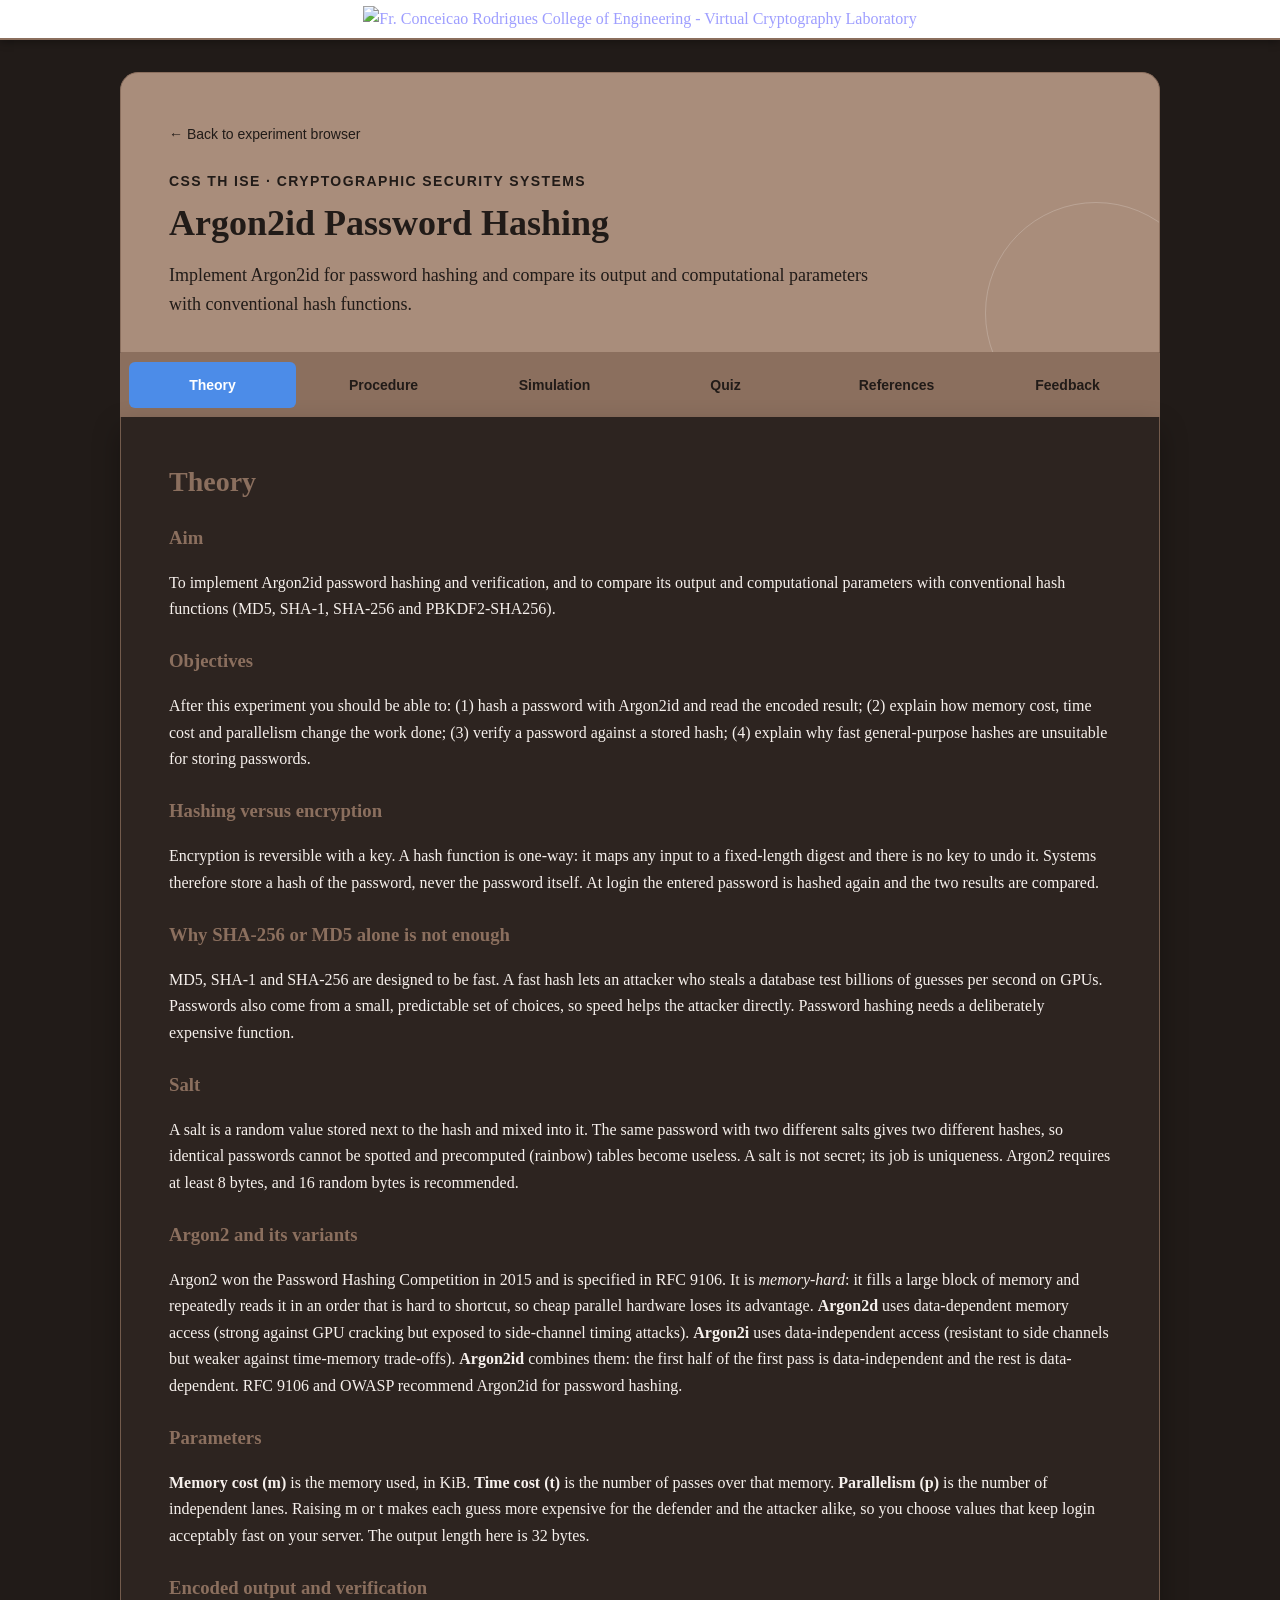
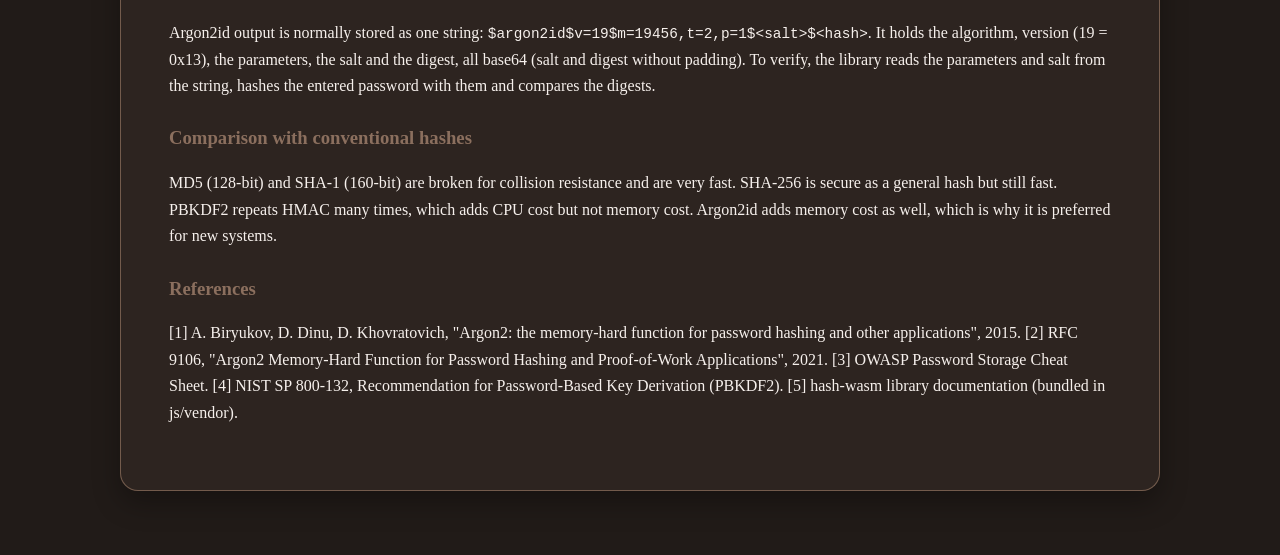
==== commit 742d1022: "feat: add end-to-end encrypted feedback system, references tabs, and admin decryption portal" ====
--- a/experiments/argon2id/index.html
+++ b/experiments/argon2id/index.html
@@ -50,6 +50,8 @@
         <button class="tab-btn" type="button" data-tab="procedure" aria-selected="false">Procedure</button>
         <button class="tab-btn" type="button" data-tab="simulation" aria-selected="false">Simulation</button>
         <button class="tab-btn" type="button" data-tab="quiz" aria-selected="false">Quiz</button>
+              <button class="tab-btn" type="button" role="tab" data-tab="references" aria-selected="false">References</button>
+              <button class="tab-btn" type="button" role="tab" data-tab="feedback" aria-selected="false">Feedback</button>
       </nav>
 
       <main class="content-area">
@@ -156,6 +158,30 @@
             <p id="a2-qresult" role="status" style="margin-top:12px"></p>
           </div>
         </section>
+              <!-- References -->
+        <section id="references" class="tab-content" data-tab-panel="references" hidden>
+          <div class="references-container">
+            <h2>References &amp; Further Reading</h2>
+            <div class="reference-card">
+              <div class="reference-title">William Stallings — Cryptography and Network Security: Principles and Practice</div>
+              <div class="reference-meta">Authoritative textbook covering mathematical foundations, cryptographic primitives, hash algorithms, and security architecture. Pearson Education.</div>
+            </div>
+            <div class="reference-card">
+              <div class="reference-title">NIST Special Publication (SP) 800 Series</div>
+              <div class="reference-meta">National Institute of Standards and Technology Computer Security Division publications, recommendations, and cryptographic standard guidelines.</div>
+            </div>
+            <div class="reference-card">
+              <div class="reference-title">IETF RFC Specifications &amp; Standards</div>
+              <div class="reference-meta">Internet Engineering Task Force request for comments, algorithm specifications, and protocol compliance benchmarks.</div>
+            </div>
+          </div>
+        </section>
+
+              <!-- Feedback -->
+        <section id="feedback" class="tab-content" data-tab-panel="feedback" hidden>
+          <!-- Standardized encrypted feedback form automatically rendered by feedback.js -->
+        </section>
+
       </main>
     </div>
 
@@ -163,5 +189,7 @@
     <script src="../../js/vendor/crypto-js.min.js"></script>
     <script src="../../js/vendor/hash-wasm.min.js"></script>
     <script src="script.js"></script>
+      <script src="../../js/crypto-feedback.js"></script>
+    <script src="../../js/feedback.js"></script>
   </body>
 </html>
--- a/css/experiment.css
+++ b/css/experiment.css
@@ -284,7 +284,237 @@
   }
 }
 
+/* Standard Feedback Form */
+.feedback-card {
+  background: var(--color-surface);
+  border: 1px solid var(--color-border);
+  border-radius: var(--radius-md);
+  padding: var(--space-4);
+  max-width: 760px;
+  margin: 0 auto;
+}
+
+.feedback-header {
+  margin-bottom: var(--space-3);
+  text-align: center;
+}
+
+.feedback-badge {
+  display: inline-flex;
+  align-items: center;
+  gap: 6px;
+  background: rgba(76, 140, 232, 0.15);
+  color: var(--color-secondary);
+  border: 1px solid var(--color-secondary);
+  border-radius: 999px;
+  padding: 4px 12px;
+  font-size: var(--font-size-sm);
+  font-weight: 600;
+  margin-bottom: var(--space-2);
+}
+
+.feedback-header h2 {
+  margin: var(--space-1) 0;
+  color: var(--color-text);
+  font-size: var(--font-size-xl);
+}
+
+.feedback-subtext {
+  color: var(--color-text-muted);
+  font-size: var(--font-size-sm);
+  margin: 0;
+}
+
+.feedback-form {
+  display: flex;
+  flex-direction: column;
+  gap: var(--space-3);
+}
+
+.feedback-row {
+  display: grid;
+  grid-template-columns: 1fr 1fr;
+  gap: var(--space-3);
+}
+
+.feedback-field {
+  display: flex;
+  flex-direction: column;
+  gap: 6px;
+}
+
+.feedback-field label {
+  font-weight: 600;
+  font-size: var(--font-size-sm);
+  color: var(--color-text);
+}
+
+.feedback-field .required {
+  color: #ff6b6b;
+}
+
+.feedback-field input[type="text"],
+.feedback-field select,
+.feedback-field textarea {
+  width: 100%;
+  padding: 10px 14px;
+  background: var(--color-surface-muted);
+  border: 1px solid var(--color-border);
+  border-radius: var(--radius-sm);
+  color: var(--color-text);
+  font-size: var(--font-size-md);
+  font-family: inherit;
+  transition: border-color 150ms ease, box-shadow 150ms ease;
+  box-sizing: border-box;
+}
+
+.feedback-field input[type="text"]:focus,
+.feedback-field select:focus,
+.feedback-field textarea:focus {
+  outline: none;
+  border-color: var(--color-secondary);
+  box-shadow: 0 0 0 3px rgba(76, 140, 232, 0.25);
+}
+
+.star-rating {
+  display: flex;
+  align-items: center;
+  gap: 6px;
+  padding: 4px 0;
+}
+
+.star-btn {
+  background: none;
+  border: none;
+  font-size: 32px;
+  color: var(--color-border);
+  opacity: 0.7;
+  cursor: pointer;
+  padding: 0 4px;
+  line-height: 1;
+  transition: color 150ms ease, transform 150ms ease, opacity 150ms ease;
+  outline: none;
+}
+
+.star-btn:hover,
+.star-btn.active {
+  color: #f5a623;
+  opacity: 1;
+  transform: scale(1.15);
+}
+
+.star-rating-label {
+  margin-left: 12px;
+  font-size: var(--font-size-sm);
+  color: var(--color-text-muted);
+  font-style: italic;
+}
+
+.feedback-actions {
+  display: flex;
+  justify-content: flex-end;
+  margin-top: var(--space-2);
+}
+
+.feedback-submit-btn {
+  background: var(--color-secondary);
+  color: var(--color-on-secondary);
+  border: none;
+  border-radius: var(--radius-sm);
+  padding: 12px 24px;
+  font-size: var(--font-size-md);
+  font-weight: 700;
+  cursor: pointer;
+  display: inline-flex;
+  align-items: center;
+  gap: 8px;
+  transition: background-color 150ms ease, transform 150ms ease;
+}
+
+.feedback-submit-btn:hover {
+  background: var(--color-secondary-dark);
+}
+
+.feedback-submit-btn:active {
+  transform: translateY(1px);
+}
+
+.feedback-submit-btn:disabled {
+  opacity: 0.6;
+  cursor: not-allowed;
+}
+
+.feedback-status {
+  padding: 12px 16px;
+  border-radius: var(--radius-sm);
+  font-size: var(--font-size-sm);
+  margin-top: var(--space-2);
+}
+
+.feedback-status.info {
+  background: rgba(76, 140, 232, 0.15);
+  color: var(--color-secondary);
+  border: 1px solid var(--color-secondary);
+}
+
+.feedback-status.success {
+  background: rgba(46, 213, 115, 0.15);
+  color: #2ed573;
+  border: 1px solid #2ed573;
+}
+
+.feedback-status.error {
+  background: rgba(255, 71, 87, 0.15);
+  color: #ff4757;
+  border: 1px solid #ff4757;
+}
+
+/* Standard References Styling */
+.references-container {
+  display: flex;
+  flex-direction: column;
+  gap: var(--space-3);
+  max-width: 860px;
+}
+
+.reference-card {
+  background: var(--color-surface);
+  border: 1px solid var(--color-border);
+  border-left: 4px solid var(--color-secondary);
+  border-radius: var(--radius-sm);
+  padding: var(--space-3);
+  transition: border-color 150ms ease, box-shadow 150ms ease;
+}
+
+.reference-card:hover {
+  border-color: var(--color-border-strong);
+  box-shadow: var(--shadow-sm);
+}
+
+.reference-title {
+  font-weight: 700;
+  font-size: var(--font-size-md);
+  color: var(--color-text);
+  margin-bottom: 4px;
+}
+
+.reference-meta {
+  color: var(--color-text-muted);
+  font-size: var(--font-size-sm);
+  line-height: 1.5;
+}
+
+.reference-link {
+  color: var(--color-secondary);
+  text-decoration: underline;
+  word-break: break-all;
+}
+
 @media (max-width: 640px) {
+  .feedback-row {
+    grid-template-columns: 1fr;
+  }
+
   .experiment-container {
     width: min(calc(100% - 32px), 1040px);
     padding-top: var(--space-2);
